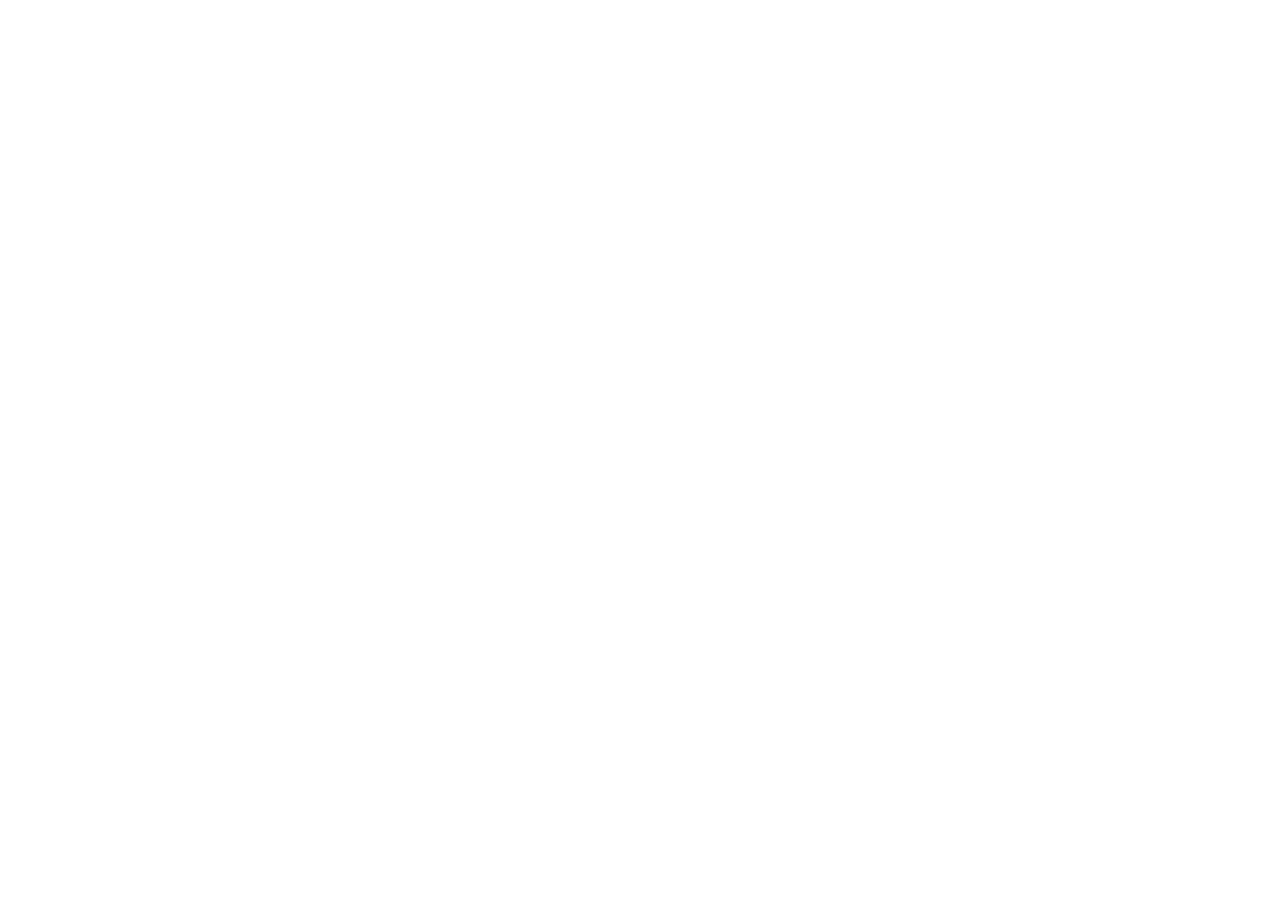
==== index.html @ 8f5b48f2 "init: start cssMemSlider-task (Mon, May 16, 2022 20.53" ====
<!DOCTYPE html>
<html lang="en">
<head>
    <meta charset="UTF-8">
    <meta http-equiv="X-UA-Compatible" content="IE=edge">
    <meta name="viewport" content="width=device-width, initial-scale=1.0">
    <link rel="stylesheet" href="style.css">
    <title>Document</title>
</head>
<body>
    
</body>
</html>
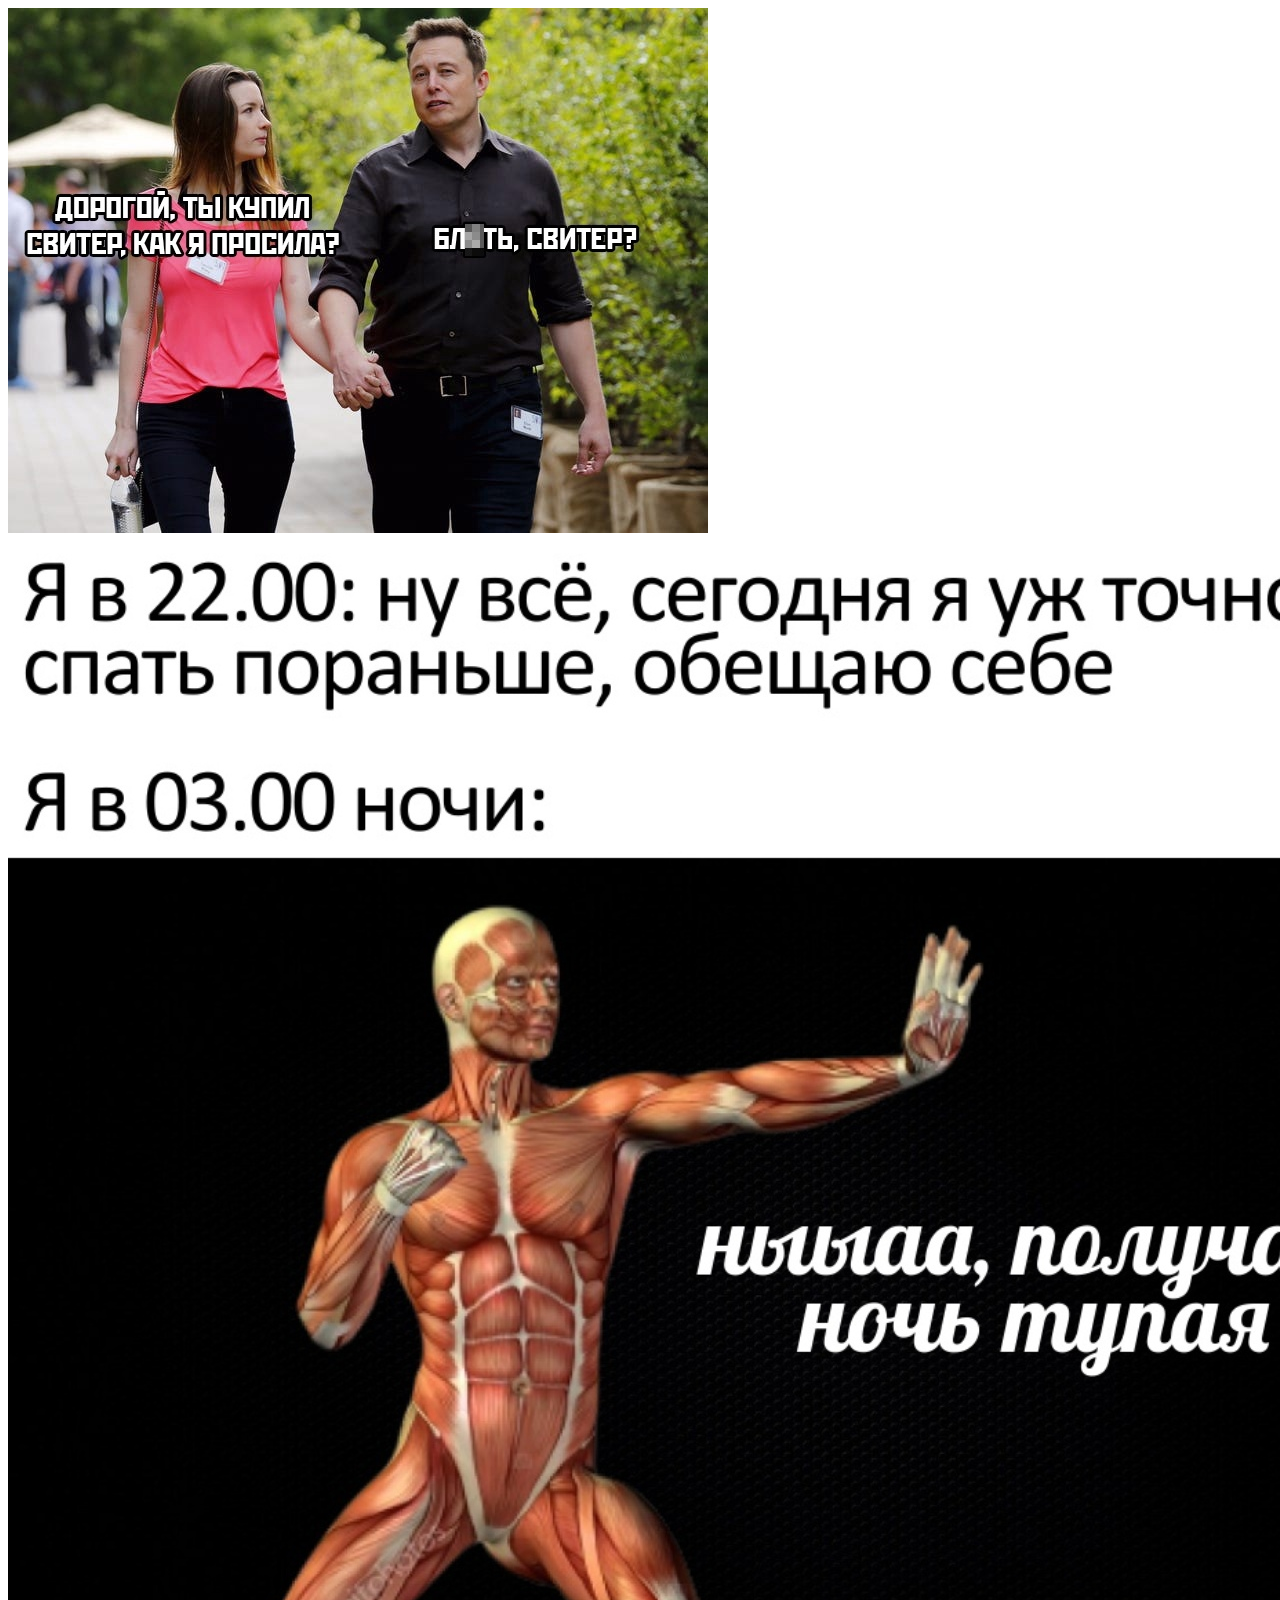
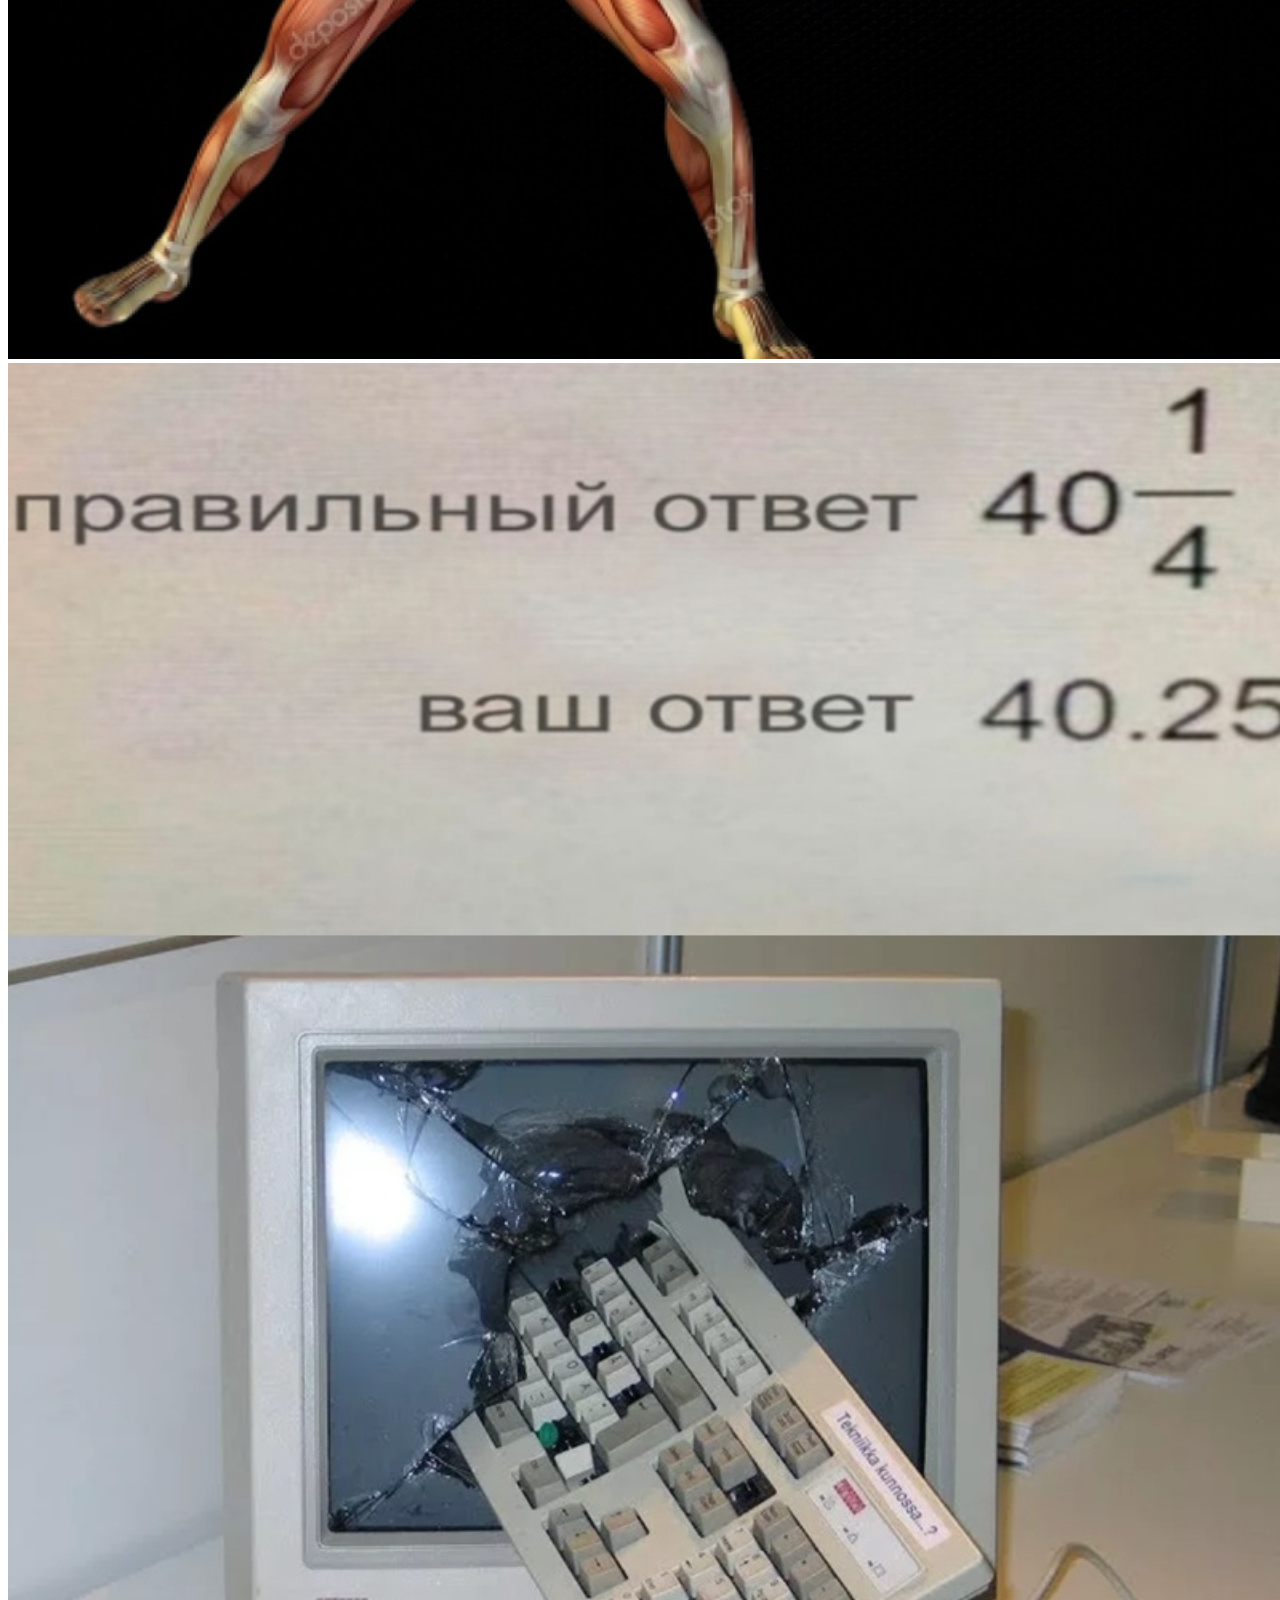
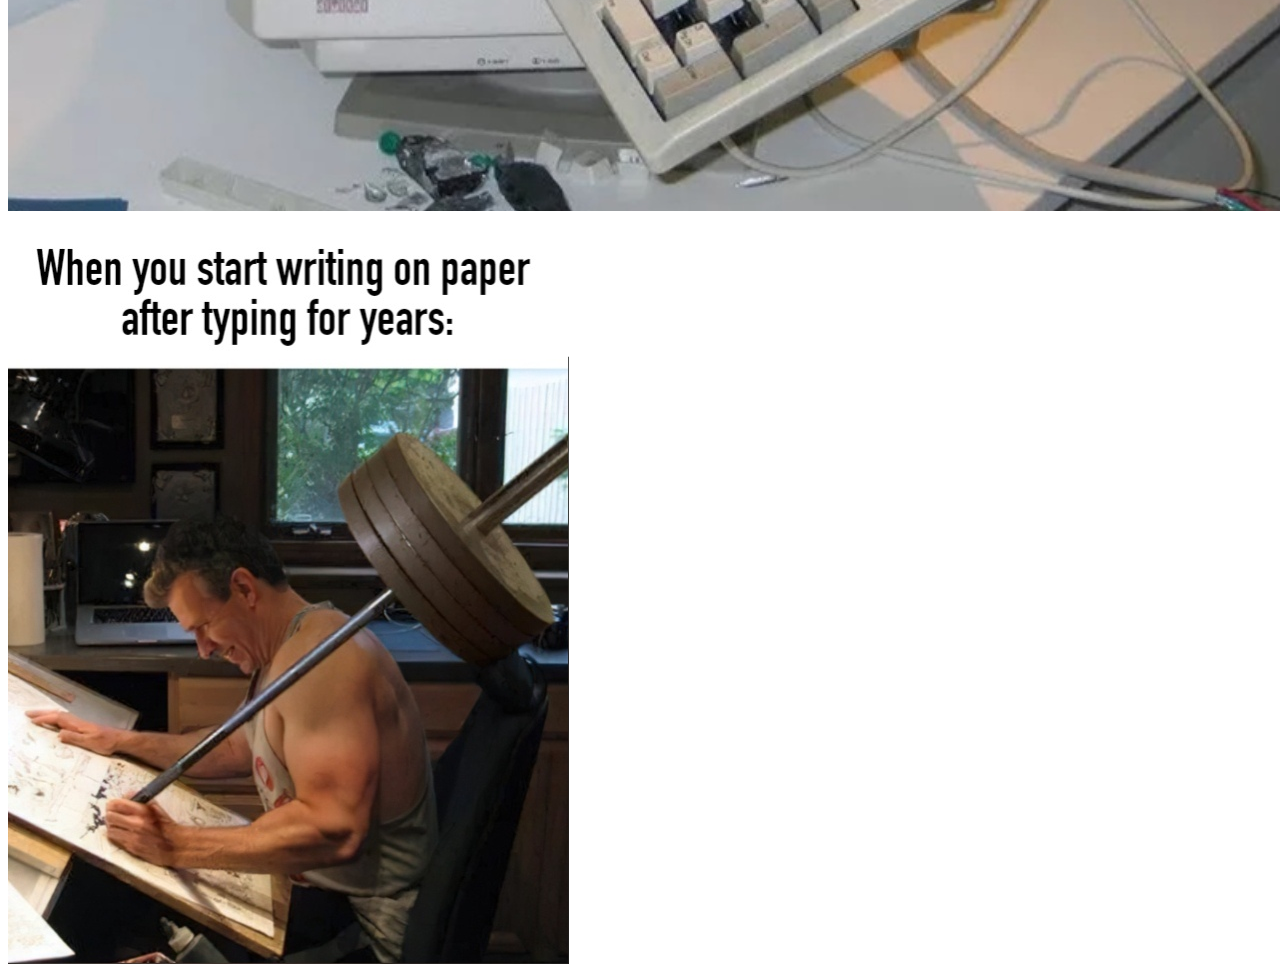
==== commit 19e9af93: "feat: add basic layuot and add assets (Mon, May 16, 2022 21:34)" ====
--- a/index.html
+++ b/index.html
@@ -8,6 +8,17 @@
     <title>Document</title>
 </head>
 <body>
-    
+    <div class="wrapper">
+        <div class="wrapper-picture">
+            <img src="assets/ilon.jpg" alt="ilone mem">
+            <img src="assets/night.jpg" alt="night mem">
+            <img src="assets/tests.jpg" alt="test mem">
+            <img src="assets/write.jpg" alt="write mem">
+        </div>
+        <div class="controls-and-text">
+            <div class="controls"></div>
+            <div class="wrapper-text"></div>
+        </div>   
+    </div>
 </body>
 </html>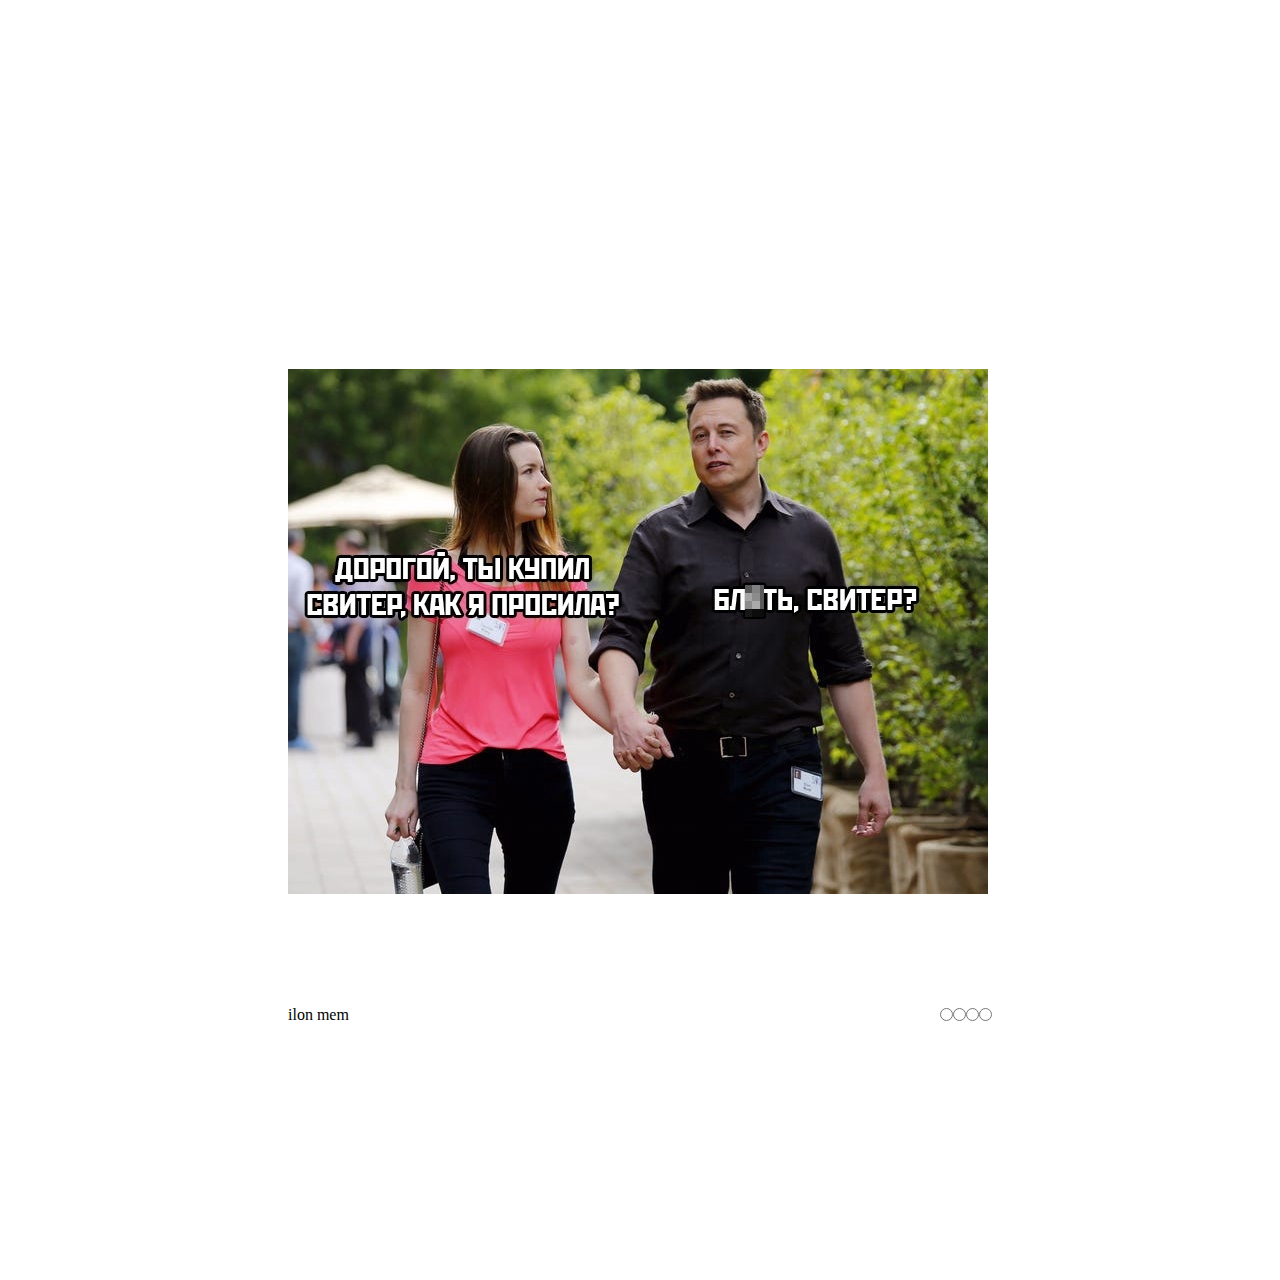
==== commit 507a9a66: "feat: add controls 16.05 22:53" ====
--- a/index.html
+++ b/index.html
@@ -9,16 +9,50 @@
 </head>
 <body>
     <div class="wrapper">
-        <div class="wrapper-picture">
-            <img src="assets/ilon.jpg" alt="ilone mem">
-            <img src="assets/night.jpg" alt="night mem">
-            <img src="assets/tests.jpg" alt="test mem">
-            <img src="assets/write.jpg" alt="write mem">
-        </div>
-        <div class="controls-and-text">
-            <div class="controls"></div>
-            <div class="wrapper-text"></div>
-        </div>   
+        <div class="slider">
+            <div class="slider-items">
+                <div class="item">
+                    <img src="assets/ilon.jpg" alt="ilon mem">
+                </div>
+                <div class="item">
+                    <img src="assets/night.jpg" alt="night mem">
+                </div>
+                <div class="item">
+                    <img src="assets/tests.jpg" alt="test mem">
+                </div>
+                <div class="item">
+                    <img src="assets/write.jpg" alt="write mem">
+                </div>
+            </div>
+            <div class="text-and-nav">
+                <div class="text">
+                    <div class="text-items">
+                        <div class="item">
+                            <p>ilon mem</p>
+                        </div>
+                        <div class="item">
+                            <p>night mem</p>
+                        </div>
+                        <div class="item">
+                            <p>test mem</p>
+                        </div>
+                        <div class="item">
+                            <p>write mem</p>
+                        </div>
+                    </div>
+                </div>
+                <div class="slider-nav">
+                    <label for="mem1" class="slider-nav-item"></label>
+                    <label for="mem2" class="slider-nav-item"></label>
+                    <label for="mem3" class="slider-nav-item"></label>
+                    <label for="mem4" class="slider-nav-item"></label>
+                    <input type="radio" name="mem" id="mem1">
+                    <input type="radio" name="mem" id="mem2">
+                    <input type="radio" name="mem" id="mem3">
+                    <input type="radio" name="mem" id="mem4">
+                </div>
+            </div>
+        </div> 
     </div>
 </body>
 </html>--- a/style.css
+++ b/style.css
@@ -0,0 +1,62 @@
+*{
+    padding: 0;
+    margin: 0;
+}
+
+.wrapper{
+    width: 100%;
+    height: 100vw;
+    display: flex;
+    justify-content: center;
+    align-items: center;
+}
+
+.slider{
+    overflow: hidden;
+    max-width: 55%;
+    height:auto;
+}
+
+.slider-items{
+    display: flex;
+    width: 400%;
+    height: auto;
+}
+
+.slider-items .item{
+    width: 25%;
+    display: flex;
+    align-self: center;
+}
+
+.slider-items .item img{
+    max-width: 100%;
+    height: auto;
+    
+}
+
+.text-and-nav{
+    display: flex;
+    width:100%;
+}
+.text{
+    overflow: hidden;
+    width: 100%;
+    height:auto;
+}
+
+.text-items{
+    display: flex;
+    width: 400%;
+    height: auto;
+}
+.text-items .item{
+    width: 85%;
+}
+
+.slider-nav{
+    width:15%;
+    display:flex;
+    justify-content: flex-end;
+    align-items: center;
+}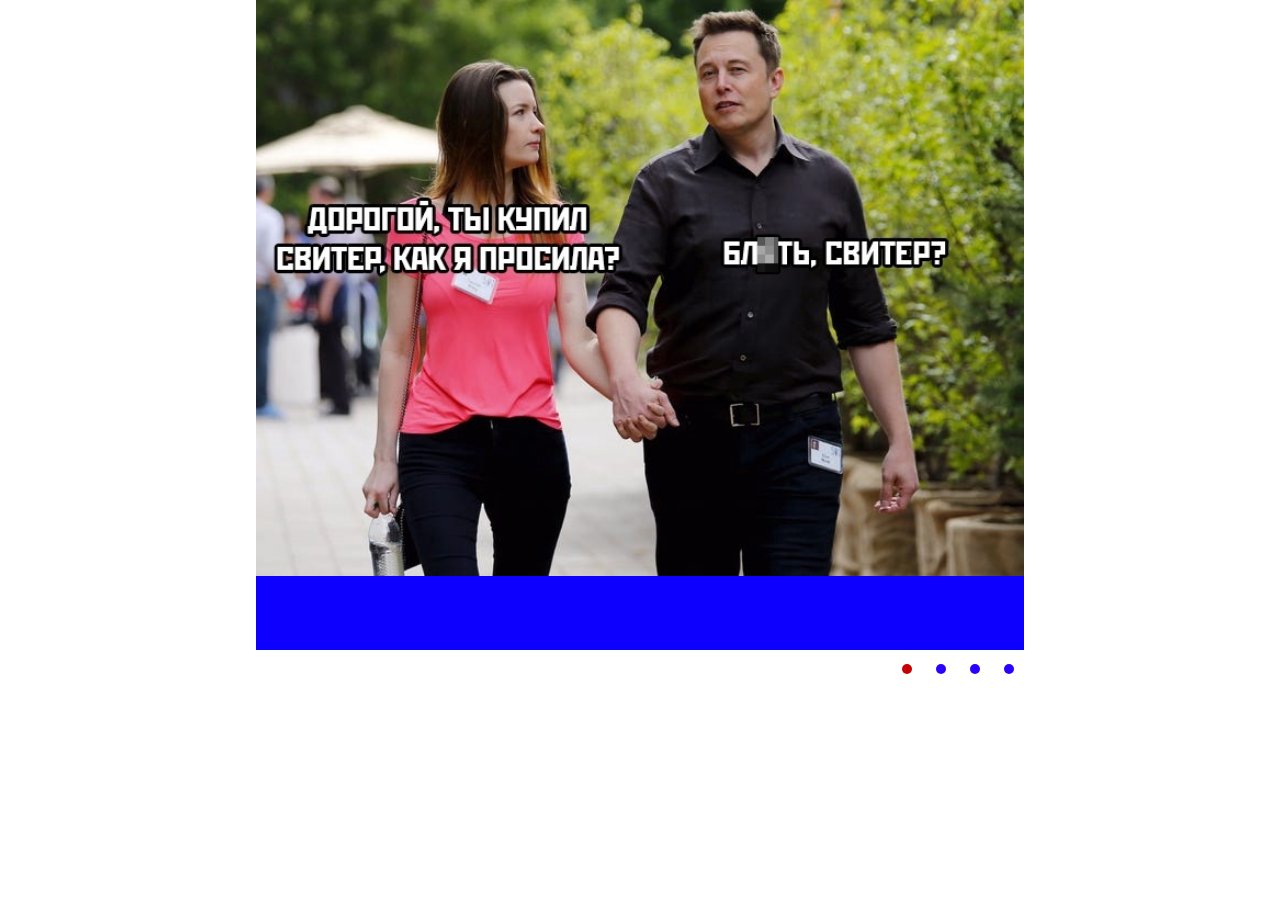
==== commit 2aeaabe0: "feat: add controles, delete text, reange stucture, use id indtead of classes 16.05 23:40" ====
--- a/index.html
+++ b/index.html
@@ -8,51 +8,41 @@
     <title>Document</title>
 </head>
 <body>
-    <div class="wrapper">
-        <div class="slider">
-            <div class="slider-items">
-                <div class="item">
-                    <img src="assets/ilon.jpg" alt="ilon mem">
+    <div id="slider">
+        <input type="radio" name="slider" id="slide1" checked>
+        <input type="radio" name="slider" id="slide2">
+        <input type="radio" name="slider" id="slide3">
+        <input type="radio" name="slider" id="slide4">
+        <div id="slides">
+            <div class="inner">
+                <div class="slide">
+                    <div class="slide-content">
+                        <img src="/assets/ilon.jpg" alt="">
+                    </div>
                 </div>
-                <div class="item">
-                    <img src="assets/night.jpg" alt="night mem">
+                <div class="slide">
+                    <div class="slide-content">
+                        <img src="/assets/night.jpg" alt="">
+                    </div>
                 </div>
-                <div class="item">
-                    <img src="assets/tests.jpg" alt="test mem">
+                <div class="slide">
+                    <div class="slide-content">
+                        <img src="/assets/tests.jpg" alt="">
+                    </div>
                 </div>
-                <div class="item">
-                    <img src="assets/write.jpg" alt="write mem">
+                <div class="slide">
+                    <div class="slide-content">
+                        <img src="/assets/write.jpg" alt="">
+                    </div>
                 </div>
             </div>
-            <div class="text-and-nav">
-                <div class="text">
-                    <div class="text-items">
-                        <div class="item">
-                            <p>ilon mem</p>
-                        </div>
-                        <div class="item">
-                            <p>night mem</p>
-                        </div>
-                        <div class="item">
-                            <p>test mem</p>
-                        </div>
-                        <div class="item">
-                            <p>write mem</p>
-                        </div>
-                    </div>
-                </div>
-                <div class="slider-nav">
-                    <label for="mem1" class="slider-nav-item"></label>
-                    <label for="mem2" class="slider-nav-item"></label>
-                    <label for="mem3" class="slider-nav-item"></label>
-                    <label for="mem4" class="slider-nav-item"></label>
-                    <input type="radio" name="mem" id="mem1">
-                    <input type="radio" name="mem" id="mem2">
-                    <input type="radio" name="mem" id="mem3">
-                    <input type="radio" name="mem" id="mem4">
-                </div>
-            </div>
-        </div> 
-    </div>
+        </div>
+        <div id="controls">
+           <label for="slide1"></label>
+           <label for="slide2"></label>
+           <label for="slide3"></label>
+           <label for="slide4"></label>
+        </div>
+     </div>
 </body>
 </html>--- a/style.css
+++ b/style.css
@@ -3,60 +3,91 @@
     margin: 0;
 }
 
-.wrapper{
+#slider {
+    margin: 0 auto;
+    width: 60%;
+ }
+
+ #slider input[type=radio] {
+    display: none;
+ }
+
+ #slider label {
+    cursor:pointer;
+ }
+
+ #slides {
     width: 100%;
-    height: 100vw;
-    display: flex;
-    justify-content: center;
-    align-items: center;
-}
+    overflow: hidden;
+    background: rgb(13, 0, 255);
+ }
+ 
+ .inner {
+    transition: 1s ease;
+    width: 400%;
+    line-height: 0;
+ }
 
-.slider{
-    overflow: hidden;
-    max-width: 55%;
-    height:auto;
-}
+ #slides .slide {
+    width: 25%;
+    float:left;
+ }
 
-.slider-items{
-    display: flex;
-    width: 400%;
-    height: auto;
-}
+ 
+ .slide-content img{
+    width: 100%;
+ }
 
-.slider-items .item{
-    width: 25%;
-    display: flex;
-    align-self: center;
-}
+/*move*/
 
-.slider-items .item img{
-    max-width: 100%;
-    height: auto;
-    
-}
+ #slide1:checked ~ #slides .inner {
+    margin-left: 0;
+ }
+ #slide2:checked ~ #slides .inner {
+    margin-left: -100%;
+ }
+ #slide3:checked ~ #slides .inner {
+    margin-left: -200%;
+ }
+ #slide4:checked ~ #slides .inner {
+    margin-left: -300%;
+ }
 
-.text-and-nav{
-    display: flex;
-    width:100%;
-}
-.text{
-    overflow: hidden;
-    width: 100%;
-    height:auto;
-}
+ 
 
-.text-items{
-    display: flex;
-    width: 400%;
-    height: auto;
-}
-.text-items .item{
-    width: 85%;
-}
+ #controls {
+    margin: 10px 0 0;
+    text-align: end;
+ }
+ #controls label {
+    display: inline-block;
+    width: 10px;
+    height: 10px;
+    border-radius:100%;
+    background: rgb(43, 0, 255);
+    margin: 0 10px;
+ }
 
-.slider-nav{
-    width:15%;
-    display:flex;
-    justify-content: flex-end;
-    align-items: center;
-}+ #slide1:checked ~ #controls label:nth-child(1),
+ #slide2:checked ~ #controls label:nth-child(2),
+ #slide3:checked ~ #controls label:nth-child(3),
+ #slide4:checked ~ #controls label:nth-child(4) {
+    background: rgb(196, 0, 0);
+ }
+
+ @media screen and (max-width: 900px) {
+    #slide1:checked ~ #controls label:nth-child(2),
+    #slide2:checked ~ #controls label:nth-child(3),
+    #slide3:checked ~ #controls label:nth-child(4),
+    #slide4:checked ~ #controls label:nth-child(1),
+    #slide1:checked ~ #controls label:nth-last-child(2),
+    #slide2:checked ~ #controls label:nth-last-child(3),
+    #slide3:checked ~ #controls label:nth-last-child(4),
+    #slide4:checked ~ #controls label:nth-last-child(1) {
+       margin: 0;
+    }
+    #slides {
+       max-width: calc(100% - 140px);
+       margin: 0 auto;
+    }
+ }